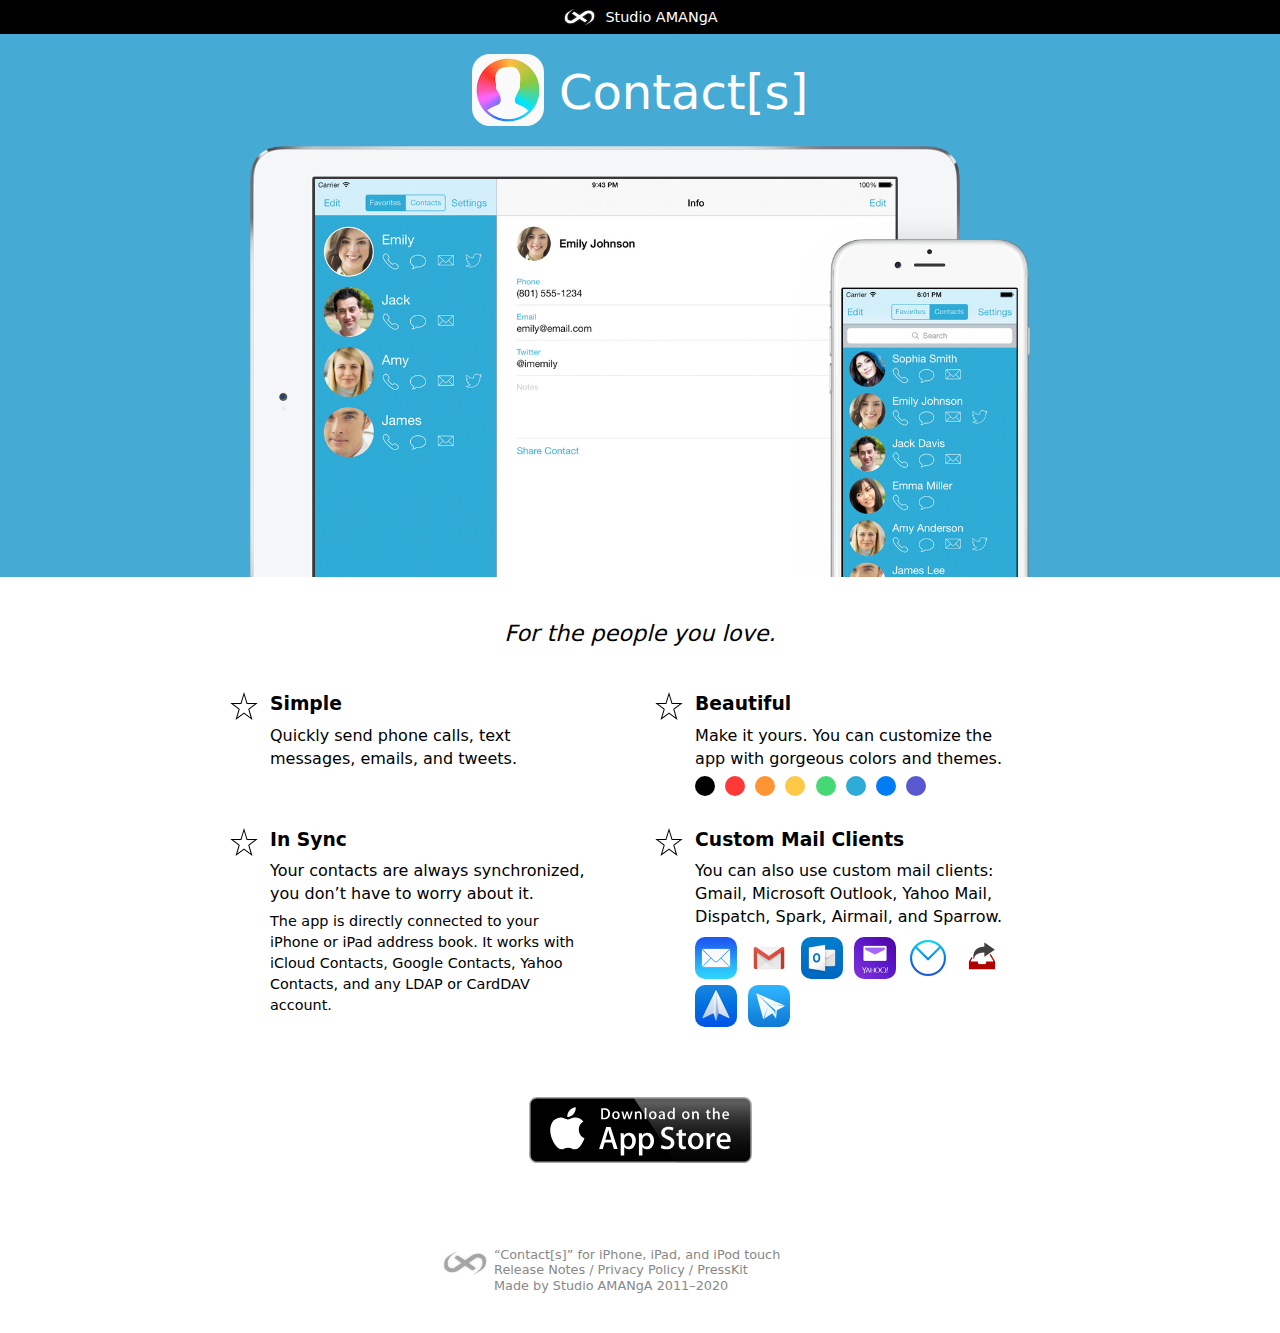
==== index.html @ 723ffdcc "Include privacy policy link, update style" ====
<!DOCTYPE html>
<html lang='en'>
<head>
<meta charset='utf-8'>
<title>Contact[s] for iPhone and iPad</title>
<link href='style.css?re' rel='stylesheet' type='text/css'>
<link href='https://www.studioamanga.com/contacts/' rel='canonical'>
<link href='https://www.studioamanga.com/img/favicon.ico' rel='shortcut icon'>
<meta content='Contact[s], the Beautiful Address Book for iPad, iPhone, and iPod touch' name='description'>
<meta content='width=device-width' name='viewport'>
<meta content='app-id=639507613' name='apple-itunes-app'>
</head>
<body>
<nav class='general'>
<ul>
<li>
<a href='https://www.studioamanga.com/'>
<img alt='StdAMG' src='img/icon-amg.png'>
<span>Studio AMANgA</span>
</a>
</li>
</ul>
</nav>
<header class='top cropped-bottom'>
<div class='title'>
<img alt='Icon' class='icon' src='img/icon-72-2x.png'>
<h1>Contact[s]</h1>
</div>
<div>
<img alt='Screens' class='showcase' src='img/screens.png'>
</div>
</header>
<section class='main'>
<div class='tagline'>
For the people you love.
</div>
<div class='feature'>
<h3>Simple</h3>
<img alt='Star' src='img/icon-star.png'>
<p>Quickly send phone calls, text messages, emails, and tweets.</p>
</div>
<div class='feature'>
<h3>Beautiful</h3>
<img alt='Star' src='img/icon-star.png'>
<p>Make it yours. You can customize the app with gorgeous colors and themes.</p>
<ul class='colors'>
<li class='color' style='background-color: white;'> </li>
<li class='color' style='background-color: black;'> </li>
<li class='color' style='background-color: rgb(255, 56, 56);'> </li>
<li class='color' style='background-color: rgb(255, 148, 53);'> </li>
<li class='color' style='background-color: rgb(255, 201, 71);'> </li>
<li class='color' style='background-color: rgb(69, 217, 117);'> </li>
<li class='color' style='background-color: rgb(46, 171, 214);'> </li>
<li class='color' style='background-color: rgb(0, 125, 245);'> </li>
<li class='color' style='background-color: rgb(89, 89, 207);'> </li>
</ul>
</div>
<div class='feature'>
<h3>In Sync</h3>
<img alt='Star' src='img/icon-star.png'>
<p>
Your contacts are always synchronized, you don’t have to worry about it.
</p>
<p style='font-size: 0.9em;'>
The app is directly connected to your iPhone or iPad address book. It works with iCloud Contacts, Google Contacts, Yahoo Contacts, and any LDAP or CardDAV account.
</p>
</div>
<div class='feature'>
<h3>Custom Mail Clients</h3>
<img alt='Star' src='img/icon-star.png'>
<p>You can also use custom mail clients: Gmail, Microsoft Outlook, Yahoo Mail, Dispatch, Spark, Airmail, and Sparrow.</p>
<p class='alticons'>
<img alt='Mail' class='alticon' src='img/icon-mail.png'>
<img alt='Gmail' class='alticon' src='img/icon-gmail.png'>
<img alt='Outlook' class='alticon' src='img/icon-outlook.png'>
<img alt='Yahoo Mail' class='alticon' src='img/icon-yahoo.png'>
<img alt='Airmail' class='alticon' src='img/icon-airmail.png'>
<img alt='Dispatch' class='alticon' src='img/icon-dispatch.png'>
<img alt='Spark' class='alticon' src='img/icon-spark.png'>
<img alt='Sparrow' class='alticon' src='img/icon-sparrow.png'>
</p>
</div>
<p class='download'>
<a href='https://itunes.apple.com/app/contact-s-2/id639507613?mt=8&amp;at=1000lMiD'>
<img alt='Download on the App Store' src='img/download-appstore.svg'>
</a>
</p>
</section>
<footer>
<a href='https://www.studioamanga.com'>
<img alt='StdAMG' src='img/amgmini-black.png'>
</a>
<p>
“Contact[s]” for iPhone, iPad, and iPod touch
<br>
<a href='releasenotes'>Release Notes</a>
/
<a href='privacy-policy'>Privacy Policy</a>
/
<a href='contacts-presskit.zip'>PressKit</a>
<br>
Made by Studio AMANgA 2011–2020
</p>
</footer>
<script>
  var _gaq = _gaq || [];
  _gaq.push(['_setAccount', 'UA-18279263-1']);
  _gaq.push(['_trackPageview']);
  (function() {
    var ga = document.createElement('script'); ga.type = 'text/javascript'; ga.async = true;
    ga.src = ('https:' == document.location.protocol ? 'https://ssl' : 'http://www') + '.google-analytics.com/ga.js';
    var s = document.getElementsByTagName('script')[0]; s.parentNode.insertBefore(ga, s);
  })();
</script>
</body>
</html>
---- style.css ----
:root {
  color-scheme: light dark;
  --background-color: white;
  --text-color: black; }

body {
  font-family: system-ui, -apple-system, "Helvetica Neue", Arial, Helvetica, Geneva, sans-serif;
  margin: 0px;
  background-color: var(--background-color);
  color: var(--text-color); }

nav.general {
  display: block;
  text-align: center;
  background-color: black;
  color: white;
  margin-top: 0;
  padding-top: 0;
  font-size: 0.9em; }
  nav.general ul {
    margin: 0;
    padding: 0;
    list-style: none; }
    nav.general ul li {
      display: inline-block; }
      nav.general ul li a {
        display: block;
        padding: 6px 17px 6px 17px;
        color: white;
        text-decoration: none;
        vertical-align: top; }
        nav.general ul li a span, nav.general ul li a img {
          display: inline-block;
          vertical-align: top;
          height: 22px; }
        nav.general ul li a span {
          position: relative;
          top: 3px; }
        nav.general ul li a img {
          margin-right: 4px;
          border-radius: 4px; }
        nav.general ul li a:HOVER {
          background-color: #333; }
      nav.general ul li:first-child {
        display: inline-block; }

header {
  display: block;
  padding-top: 20px;
  padding-bottom: 20px;
  margin-bottom: 40px;
  text-align: center;
  background-color: #45abd5;
  color: white; }
  header.cropped-bottom {
    padding-bottom: 0;
    overflow: hidden; }
    header.cropped-bottom .showcase {
      margin-bottom: -6px; }
  header .title {
    padding-bottom: 20px; }
    header .title .icon,
    header .title h1 {
      display: inline-block;
      margin: 0px;
      padding: 0px;
      vertical-align: top;
      font-weight: normal; }
    header .title .icon {
      border-radius: 18px;
      height: 72px; }
    header .title h1 {
      padding-left: 10px;
      position: relative;
      top: 10px;
      font-size: 3em; }
  header .showcase {
    width: 90%;
    max-width: 780px; }

section.main {
  max-width: 860px;
  margin: 0 auto 0 auto; }
  section.main .tagline {
    font-size: 1.4em;
    font-style: italic;
    line-height: 1.5em;
    text-align: center;
    margin: 0 20px 40px 20px; }
  section.main .feature {
    position: relative;
    display: inline-block;
    width: 380px;
    vertical-align: top;
    margin: 0 20px 20px 20px; }
    section.main .feature h3, section.main .feature p {
      padding: 0 20px 0 40px;
      margin: 0 0 6px 0;
      line-height: 1.45em; }
    section.main .feature img {
      position: absolute;
      top: 2px;
      left: 0;
      width: 28px;
      height: 28px; }
  section.main .download {
    margin-top: 40px;
    text-align: center; }
    section.main .download img {
      width: 225px;
      height: 66px; }

.screenshots {
  text-align: center;
  margin: 40px 20px 0 20px; }
  .screenshots img {
    padding: 20px; }

footer {
  margin: 80px auto 40px auto;
  padding: 0 20px;
  max-width: 400px;
  color: #888;
  font-size: 0.8em;
  line-height: 1.2em; }
  footer a {
    color: #888;
    text-decoration: none; }
    footer a img {
      opacity: 0.35;
      width: 50px; }
    footer a:HOVER {
      color: #444; }
      footer a:HOVER img {
        opacity: 0.6; }
  footer img,
  footer p {
    display: inline-block;
    vertical-align: top;
    margin: 0px; }

@media all and (max-width: 860px) {
  nav.general ul li {
    display: none; }
    nav.general ul li:first-child {
      display: inline-block; }

  section.main {
    max-width: inherit; }
    section.main .feature {
      width: inherit;
      display: block; } }
@media (prefers-color-scheme: dark) {
  :root {
    --background-color: black;
    --text-color: white; }

  section.main .feature img {
    -webkit-filter: invert(1);
    filter: invert(1); }

  footer img {
    -webkit-filter: invert(1);
    filter: invert(1); } }
ul.colors {
  padding-left: 10px;
  margin-bottom: 10px;
  margin-top: 0px; }
  ul.colors li.color {
    display: inline-block;
    width: 20px;
    height: 20px;
    border-radius: 50%;
    margin-right: 5px; }

.alticons {
  margin-top: -10px; }
  .alticons .alticon {
    width: 42px  !important;
    height: 42px  !important;
    border-radius: 10px;
    margin-right: 6px;
    position: relative !important;
    top: inherit;
    left: inherit; }

/*# sourceMappingURL=style.css.map */
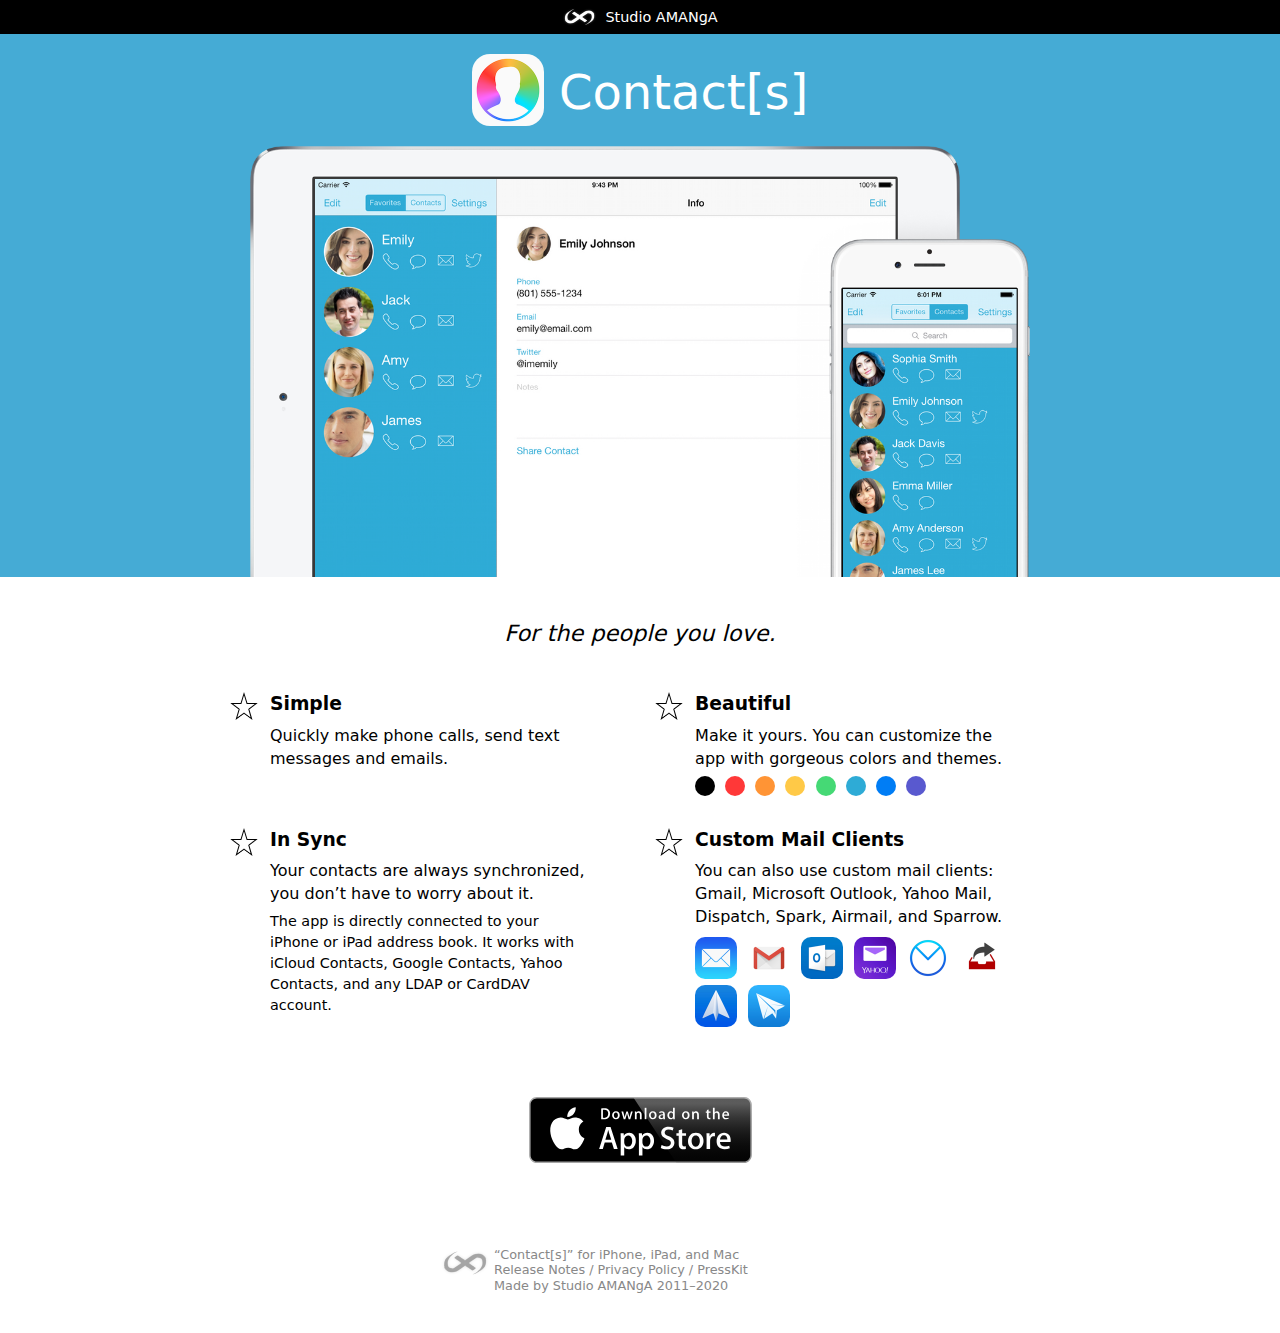
==== commit a29eab55: "Update release notes, add Mac info" ====
--- a/index.html
+++ b/index.html
@@ -2,11 +2,11 @@
 <html lang='en'>
 <head>
 <meta charset='utf-8'>
-<title>Contact[s] for iPhone and iPad</title>
+<title>Contact[s] for iPhone, iPad, and Mac</title>
 <link href='style.css?re' rel='stylesheet' type='text/css'>
 <link href='https://www.studioamanga.com/contacts/' rel='canonical'>
 <link href='https://www.studioamanga.com/img/favicon.ico' rel='shortcut icon'>
-<meta content='Contact[s], the Beautiful Address Book for iPad, iPhone, and iPod touch' name='description'>
+<meta content='Contact[s], the Beautiful Address Book for iPhone, iPad, and Mac' name='description'>
 <meta content='width=device-width' name='viewport'>
 <meta content='app-id=639507613' name='apple-itunes-app'>
 </head>
@@ -37,7 +37,7 @@
 <div class='feature'>
 <h3>Simple</h3>
 <img alt='Star' src='img/icon-star.png'>
-<p>Quickly send phone calls, text messages, emails, and tweets.</p>
+<p>Quickly make phone calls, send text messages and emails.</p>
 </div>
 <div class='feature'>
 <h3>Beautiful</h3>
@@ -91,7 +91,7 @@
 <img alt='StdAMG' src='img/amgmini-black.png'>
 </a>
 <p>
-“Contact[s]” for iPhone, iPad, and iPod touch
+“Contact[s]” for iPhone, iPad, and Mac
 <br>
 <a href='releasenotes'>Release Notes</a>
 /
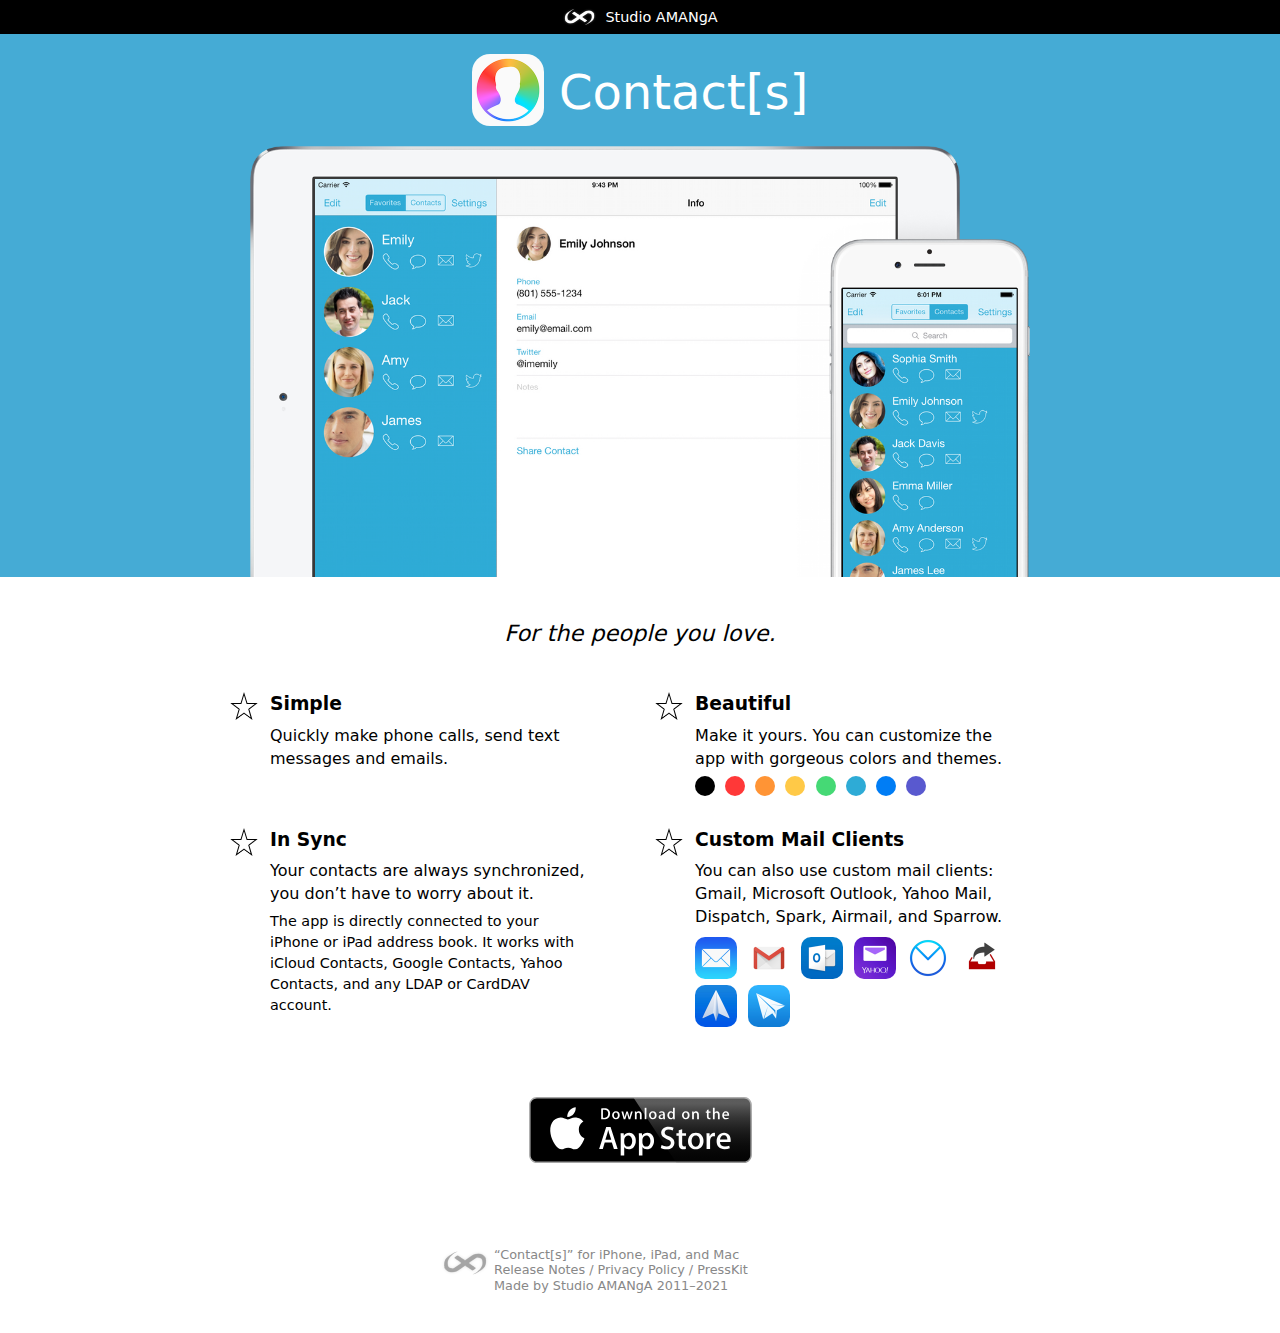
==== commit df753ae8: "Update release notes" ====
--- a/index.html
+++ b/index.html
@@ -99,7 +99,7 @@
 /
 <a href='contacts-presskit.zip'>PressKit</a>
 <br>
-Made by Studio AMANgA 2011–2020
+Made by Studio AMANgA 2011–2021
 </p>
 </footer>
 <script>
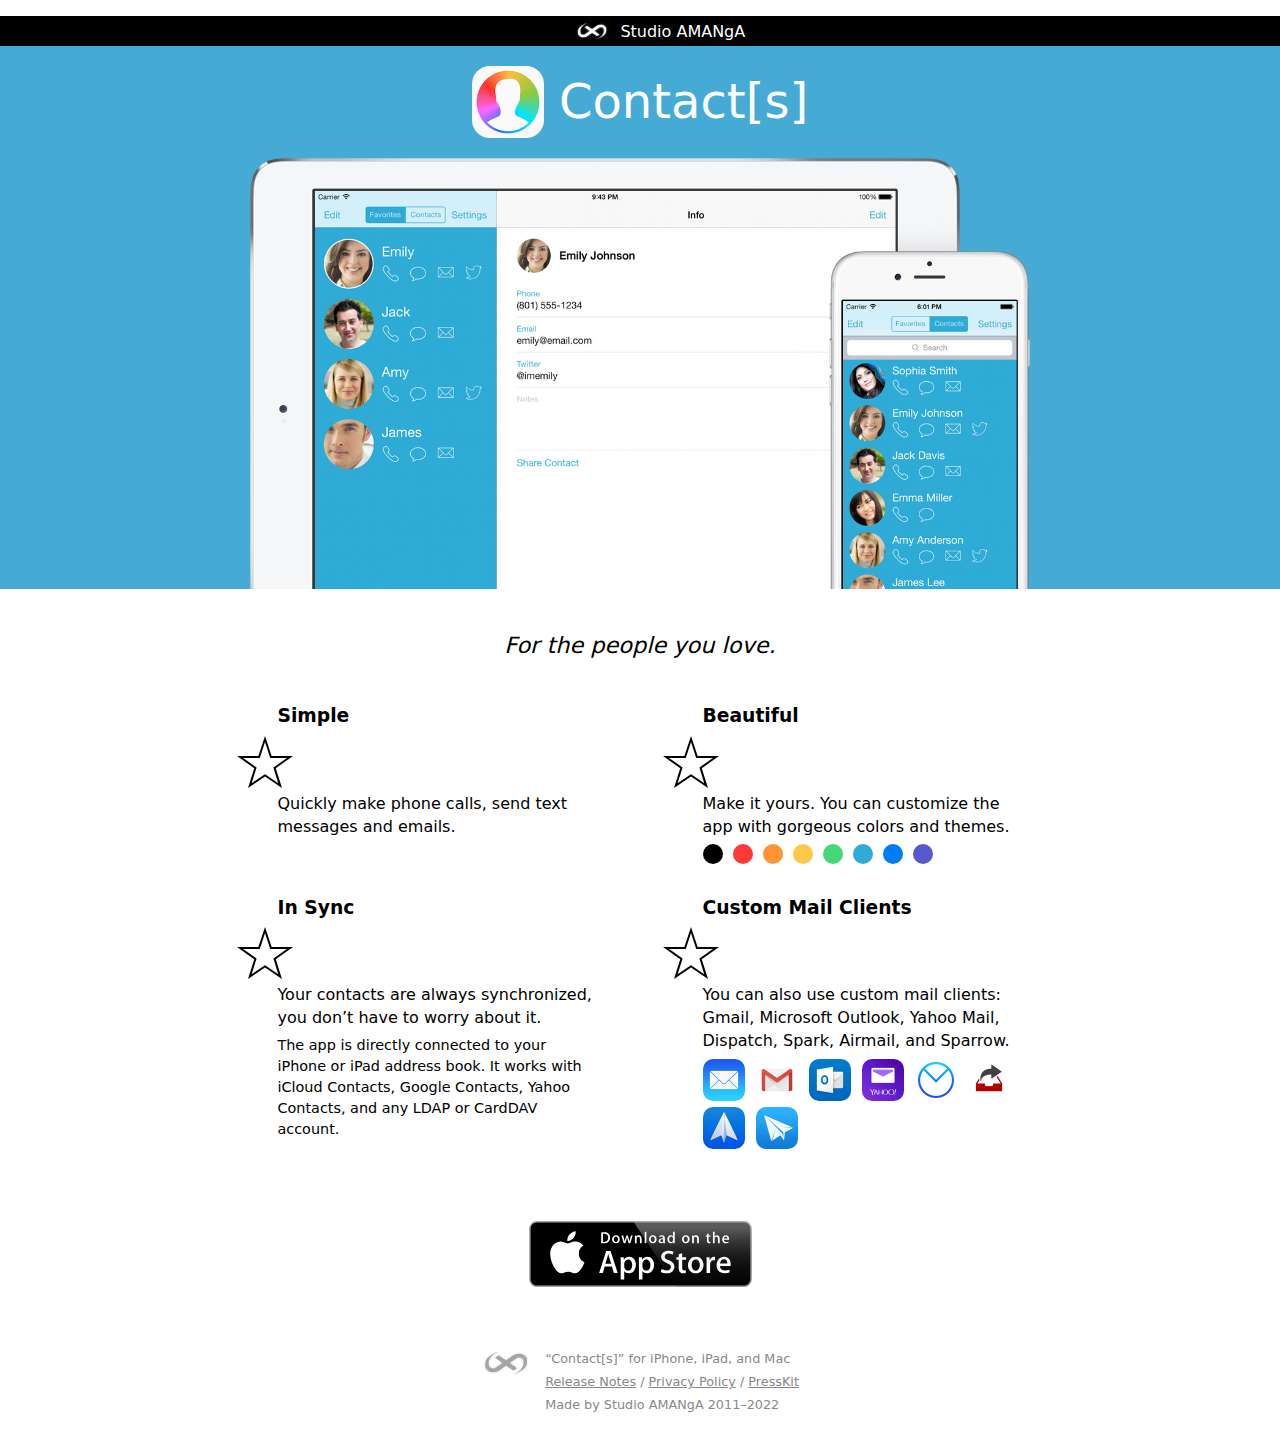
==== commit a2af5f40: "Update release notes" ====
--- a/index.html
+++ b/index.html
@@ -99,18 +99,8 @@
 /
 <a href='contacts-presskit.zip'>PressKit</a>
 <br>
-Made by Studio AMANgA 2011–2021
+Made by Studio AMANgA 2011–2022
 </p>
 </footer>
-<script>
-  var _gaq = _gaq || [];
-  _gaq.push(['_setAccount', 'UA-18279263-1']);
-  _gaq.push(['_trackPageview']);
-  (function() {
-    var ga = document.createElement('script'); ga.type = 'text/javascript'; ga.async = true;
-    ga.src = ('https:' == document.location.protocol ? 'https://ssl' : 'http://www') + '.google-analytics.com/ga.js';
-    var s = document.getElementsByTagName('script')[0]; s.parentNode.insertBefore(ga, s);
-  })();
-</script>
 </body>
 </html>
--- a/style.css
+++ b/style.css
@@ -4,45 +4,31 @@
   --text-color: black; }
 
 body {
-  font-family: system-ui, -apple-system, "Helvetica Neue", Arial, Helvetica, Geneva, sans-serif;
+  font-family: system-ui, -apple-system, Arial, sans-serif;
   margin: 0px;
   background-color: var(--background-color);
-  color: var(--text-color); }
+  color: var(--text-color);
+  text-align: center; }
 
 nav.general {
-  display: block;
-  text-align: center;
-  background-color: black;
-  color: white;
-  margin-top: 0;
-  padding-top: 0;
-  font-size: 0.9em; }
-  nav.general ul {
-    margin: 0;
-    padding: 0;
-    list-style: none; }
-    nav.general ul li {
-      display: inline-block; }
-      nav.general ul li a {
-        display: block;
-        padding: 6px 17px 6px 17px;
-        color: white;
-        text-decoration: none;
-        vertical-align: top; }
-        nav.general ul li a span, nav.general ul li a img {
-          display: inline-block;
-          vertical-align: top;
-          height: 22px; }
-        nav.general ul li a span {
-          position: relative;
-          top: 3px; }
-        nav.general ul li a img {
-          margin-right: 4px;
-          border-radius: 4px; }
-        nav.general ul li a:HOVER {
-          background-color: #333; }
-      nav.general ul li:first-child {
-        display: inline-block; }
+  height: 30px;
+  background-color: black; }
+  nav.general a {
+    display: inline-block;
+    padding: 0 10px 0 10px;
+    height: 30px;
+    color: white;
+    text-decoration: none; }
+    nav.general a img {
+      margin-right: 6px;
+      height: 22px;
+      position: relative;
+      top: 4px; }
+    nav.general a span {
+      position: relative;
+      top: -1px; }
+    nav.general a:HOVER {
+      background-color: #333; }
 
 header {
   display: block;
@@ -72,7 +58,7 @@
     header .title h1 {
       padding-left: 10px;
       position: relative;
-      top: 10px;
+      top: 7px;
       font-size: 3em; }
   header .showcase {
     width: 90%;
@@ -87,22 +73,28 @@
     line-height: 1.5em;
     text-align: center;
     margin: 0 20px 40px 20px; }
+  section.main blockquote {
+    text-align: left;
+    margin-left: 0; }
   section.main .feature {
     position: relative;
     display: inline-block;
     width: 380px;
     vertical-align: top;
+    text-align: left;
     margin: 0 20px 20px 20px; }
     section.main .feature h3, section.main .feature p {
       padding: 0 20px 0 40px;
       margin: 0 0 6px 0;
       line-height: 1.45em; }
-    section.main .feature img {
+    section.main .feature .bulleticon {
       position: absolute;
-      top: 2px;
+      top: -6px;
       left: 0;
-      width: 28px;
-      height: 28px; }
+      width: 30px;
+      height: 30px;
+      font-size: 30px;
+      font-weight: lighter; }
   section.main .download {
     margin-top: 40px;
     text-align: center; }
@@ -117,18 +109,23 @@
     padding: 20px; }
 
 footer {
-  margin: 80px auto 40px auto;
+  display: inline-block;
+  margin: 40px auto 40px auto;
   padding: 0 20px;
-  max-width: 400px;
   color: #888;
+  text-align: left;
   font-size: 0.8em;
-  line-height: 1.2em; }
+  line-height: 1.8em; }
+  footer p a {
+    text-decoration: underline; }
   footer a {
     color: #888;
     text-decoration: none; }
     footer a img {
+      margin-right: 10px;
       opacity: 0.35;
-      width: 50px; }
+      width: 50px;
+      text-decoration: none; }
     footer a:HOVER {
       color: #444; }
       footer a:HOVER img {
@@ -140,11 +137,6 @@
     margin: 0px; }
 
 @media all and (max-width: 860px) {
-  nav.general ul li {
-    display: none; }
-    nav.general ul li:first-child {
-      display: inline-block; }
-
   section.main {
     max-width: inherit; }
     section.main .feature {
@@ -161,7 +153,9 @@
 
   footer img {
     -webkit-filter: invert(1);
-    filter: invert(1); } }
+    filter: invert(1); }
+  footer a:HOVER {
+    color: #bbb; } }
 ul.colors {
   padding-left: 10px;
   margin-bottom: 10px;
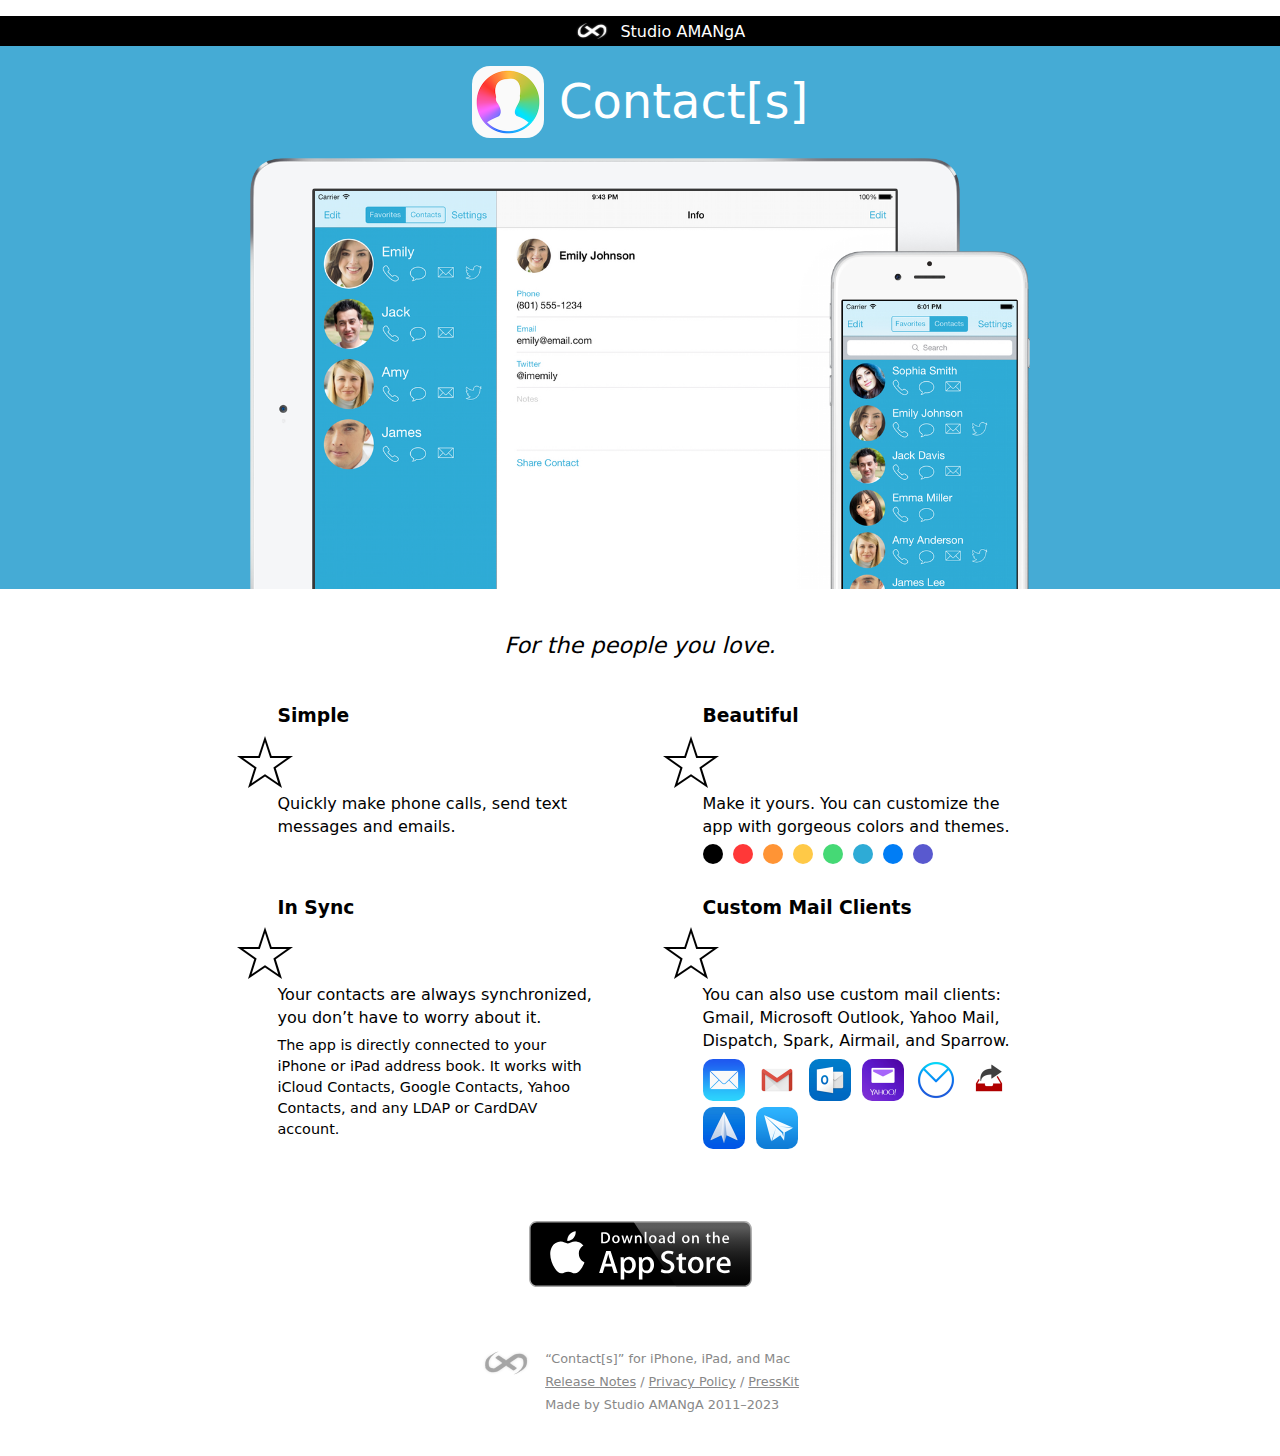
==== commit c017a39b: "Improve Dark Mode style" ====
--- a/index.html
+++ b/index.html
@@ -3,7 +3,7 @@
 <head>
 <meta charset='utf-8'>
 <title>Contact[s] for iPhone, iPad, and Mac</title>
-<link href='style.css?re' rel='stylesheet' type='text/css'>
+<link href='style.css?inv' rel='stylesheet' type='text/css'>
 <link href='https://www.studioamanga.com/contacts/' rel='canonical'>
 <link href='https://www.studioamanga.com/img/favicon.ico' rel='shortcut icon'>
 <meta content='Contact[s], the Beautiful Address Book for iPhone, iPad, and Mac' name='description'>
@@ -99,7 +99,7 @@
 /
 <a href='contacts-presskit.zip'>PressKit</a>
 <br>
-Made by Studio AMANgA 2011–2022
+Made by Studio AMANgA 2011–2023
 </p>
 </footer>
 </body>
--- a/style.css
+++ b/style.css
@@ -170,12 +170,16 @@
 .alticons {
   margin-top: -10px; }
   .alticons .alticon {
-    width: 42px  !important;
-    height: 42px  !important;
+    width: 42px !important;
+    height: 42px !important;
     border-radius: 10px;
     margin-right: 6px;
     position: relative !important;
     top: inherit;
     left: inherit; }
 
+section.main .feature img.alticon {
+  -webkit-filter: none !important;
+  filter: none !important; }
+
 /*# sourceMappingURL=style.css.map */
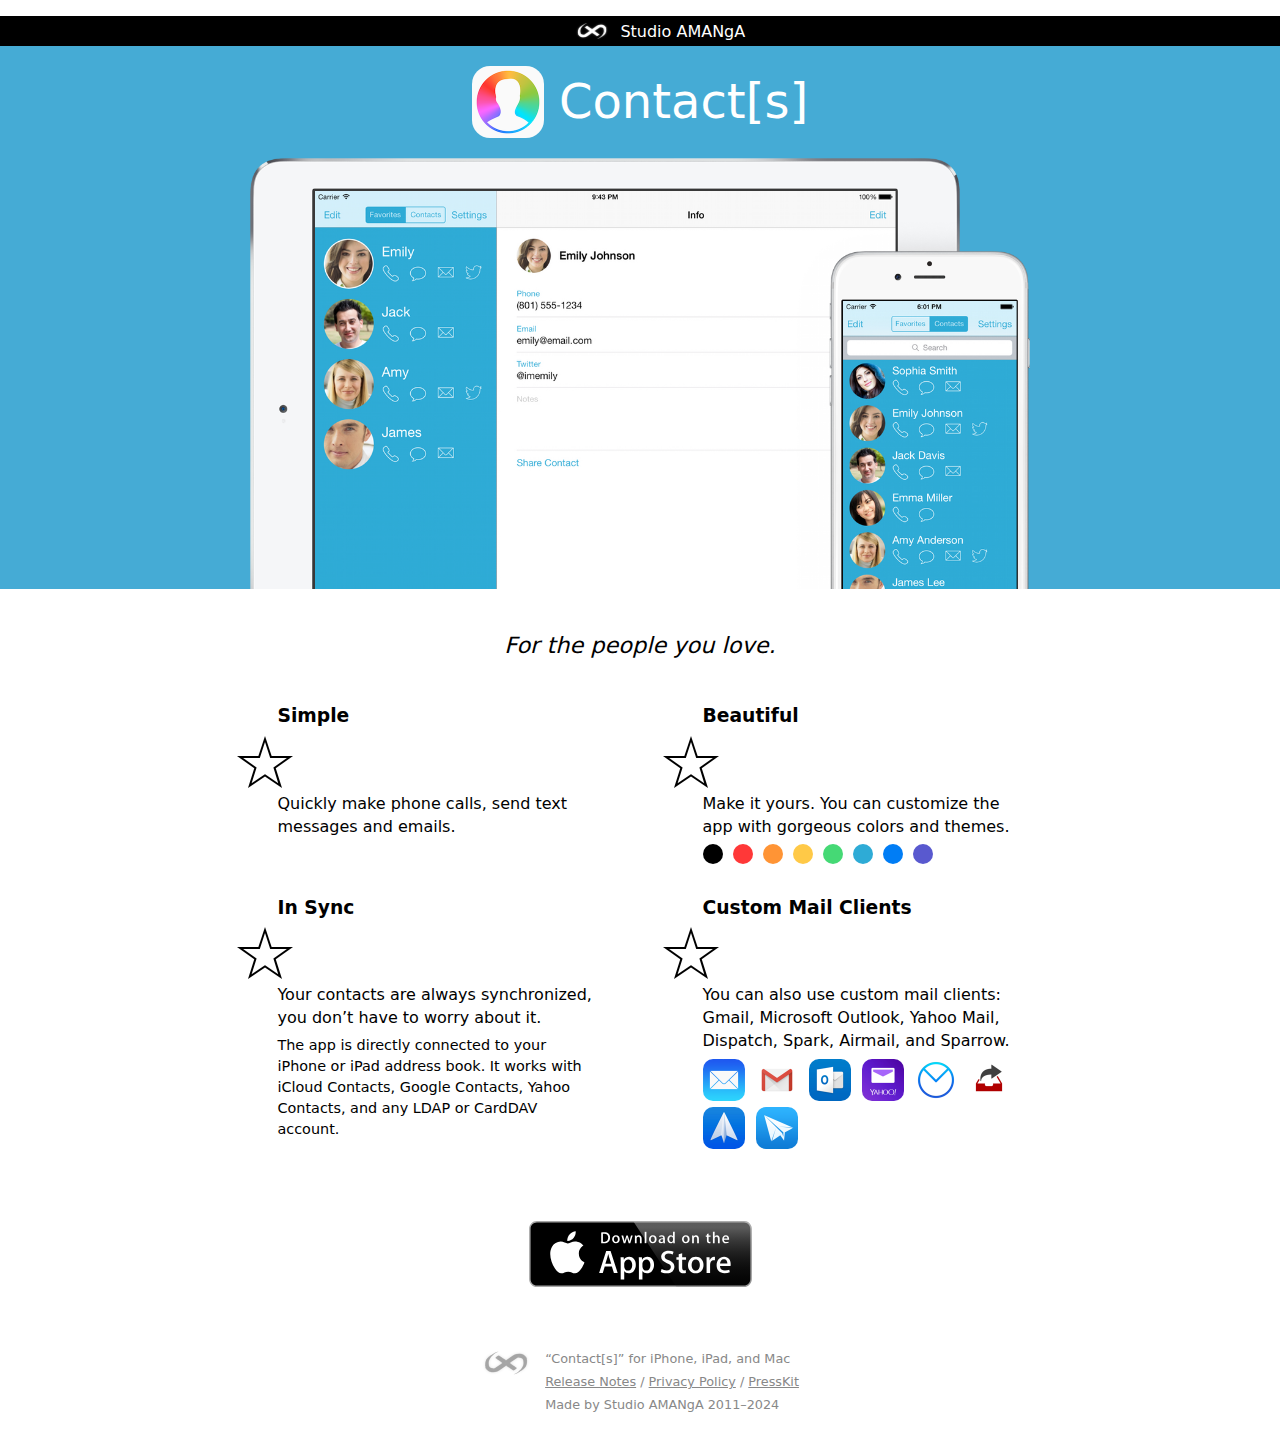
==== commit 95796c16: "Update release notes" ====
--- a/index.html
+++ b/index.html
@@ -99,7 +99,7 @@
 /
 <a href='contacts-presskit.zip'>PressKit</a>
 <br>
-Made by Studio AMANgA 2011–2023
+Made by Studio AMANgA 2011–2024
 </p>
 </footer>
 </body>
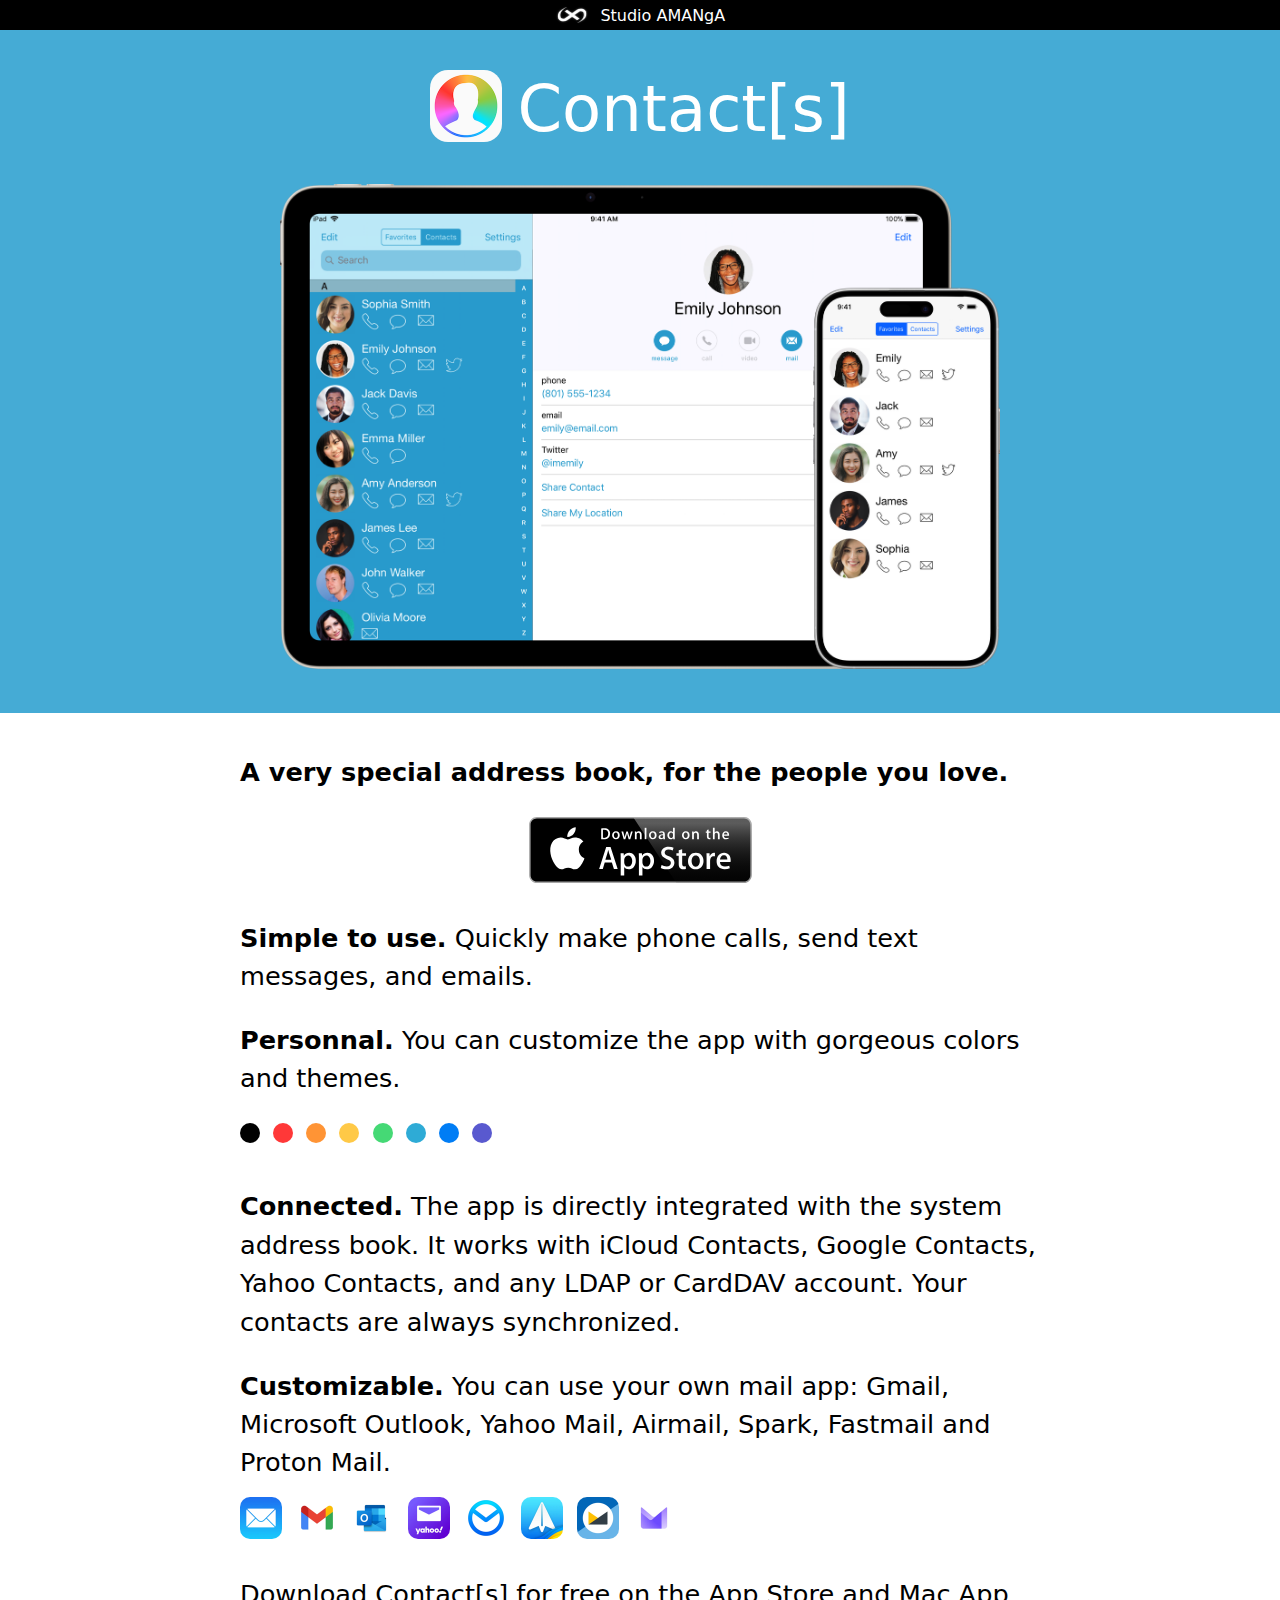
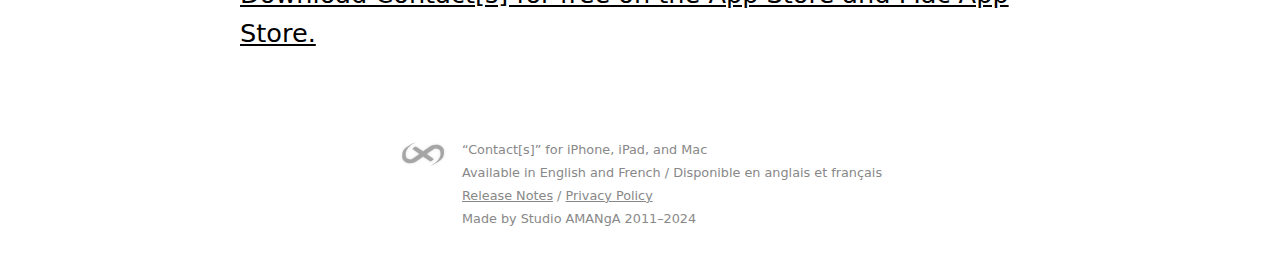
==== commit 60a8f85c: "Update style, text, images" ====
--- a/index.html
+++ b/index.html
@@ -3,7 +3,7 @@
 <head>
 <meta charset='utf-8'>
 <title>Contact[s] for iPhone, iPad, and Mac</title>
-<link href='style.css?inv' rel='stylesheet' type='text/css'>
+<link href='style.css?update2024' rel='stylesheet' type='text/css'>
 <link href='https://www.studioamanga.com/contacts/' rel='canonical'>
 <link href='https://www.studioamanga.com/img/favicon.ico' rel='shortcut icon'>
 <meta content='Contact[s], the Beautiful Address Book for iPhone, iPad, and Mac' name='description'>
@@ -12,16 +12,12 @@
 </head>
 <body>
 <nav class='general'>
-<ul>
-<li>
 <a href='https://www.studioamanga.com/'>
 <img alt='StdAMG' src='img/icon-amg.png'>
 <span>Studio AMANgA</span>
 </a>
-</li>
-</ul>
 </nav>
-<header class='top cropped-bottom'>
+<header class='top'>
 <div class='title'>
 <img alt='Icon' class='icon' src='img/icon-72-2x.png'>
 <h1>Contact[s]</h1>
@@ -31,21 +27,23 @@
 </div>
 </header>
 <section class='main'>
-<div class='tagline'>
-For the people you love.
-</div>
-<div class='feature'>
-<h3>Simple</h3>
-<img alt='Star' src='img/icon-star.png'>
-<p>Quickly make phone calls, send text messages and emails.</p>
-</div>
-<div class='feature'>
-<h3>Beautiful</h3>
-<img alt='Star' src='img/icon-star.png'>
-<p>Make it yours. You can customize the app with gorgeous colors and themes.</p>
+<p class='tagline'>
+A very special address book, for the people you love.
+</p>
+<p class='download'>
+<a href='https://itunes.apple.com/app/contact-s-2/id639507613?mt=8'>
+<img alt='Download on the App Store' src='img/download-appstore.svg'>
+</a>
+</p>
+<p>
+<strong>Simple to use.</strong>
+Quickly make phone calls, send text messages, and emails.
+</p>
+<p>
+<strong>Personnal.</strong>
+You can customize the app with gorgeous colors and themes.
 <ul class='colors'>
-<li class='color' style='background-color: white;'> </li>
-<li class='color' style='background-color: black;'> </li>
+<li class='color black' style='background-color: black;'> </li>
 <li class='color' style='background-color: rgb(255, 56, 56);'> </li>
 <li class='color' style='background-color: rgb(255, 148, 53);'> </li>
 <li class='color' style='background-color: rgb(255, 201, 71);'> </li>
@@ -54,35 +52,28 @@
 <li class='color' style='background-color: rgb(0, 125, 245);'> </li>
 <li class='color' style='background-color: rgb(89, 89, 207);'> </li>
 </ul>
-</div>
-<div class='feature'>
-<h3>In Sync</h3>
-<img alt='Star' src='img/icon-star.png'>
+</p>
 <p>
-Your contacts are always synchronized, you don’t have to worry about it.
+<strong>Connected.</strong>
+The app is directly integrated with the system address book. It works with iCloud Contacts, Google Contacts, Yahoo Contacts, and any LDAP or CardDAV account. Your contacts are always synchronized.
 </p>
-<p style='font-size: 0.9em;'>
-The app is directly connected to your iPhone or iPad address book. It works with iCloud Contacts, Google Contacts, Yahoo Contacts, and any LDAP or CardDAV account.
-</p>
-</div>
-<div class='feature'>
-<h3>Custom Mail Clients</h3>
-<img alt='Star' src='img/icon-star.png'>
-<p>You can also use custom mail clients: Gmail, Microsoft Outlook, Yahoo Mail, Dispatch, Spark, Airmail, and Sparrow.</p>
+<p>
+<strong>Customizable.</strong>
+You can use your own mail app: Gmail, Microsoft Outlook, Yahoo Mail, Airmail, Spark, Fastmail and Proton Mail.
 <p class='alticons'>
 <img alt='Mail' class='alticon' src='img/icon-mail.png'>
 <img alt='Gmail' class='alticon' src='img/icon-gmail.png'>
 <img alt='Outlook' class='alticon' src='img/icon-outlook.png'>
 <img alt='Yahoo Mail' class='alticon' src='img/icon-yahoo.png'>
 <img alt='Airmail' class='alticon' src='img/icon-airmail.png'>
-<img alt='Dispatch' class='alticon' src='img/icon-dispatch.png'>
 <img alt='Spark' class='alticon' src='img/icon-spark.png'>
-<img alt='Sparrow' class='alticon' src='img/icon-sparrow.png'>
+<img alt='Fastmail' class='alticon' src='img/icon-fastmail.png'>
+<img alt='Proton Mail' class='alticon' src='img/icon-protonmail.png'>
 </p>
-</div>
-<p class='download'>
-<a href='https://itunes.apple.com/app/contact-s-2/id639507613?mt=8&amp;at=1000lMiD'>
-<img alt='Download on the App Store' src='img/download-appstore.svg'>
+</p>
+<p>
+<a href='https://itunes.apple.com/app/contact-s-2/id639507613?mt=8'>
+Download Contact[s] for free on the App Store and Mac App Store.
 </a>
 </p>
 </section>
@@ -93,11 +84,11 @@
 <p>
 “Contact[s]” for iPhone, iPad, and Mac
 <br>
+Available in English and French / Disponible en anglais et français
+<br>
 <a href='releasenotes'>Release Notes</a>
 /
 <a href='privacy-policy'>Privacy Policy</a>
-/
-<a href='contacts-presskit.zip'>PressKit</a>
 <br>
 Made by Studio AMANgA 2011–2024
 </p>
--- a/style.css
+++ b/style.css
@@ -5,7 +5,7 @@
 
 body {
   font-family: system-ui, -apple-system, Arial, sans-serif;
-  margin: 0px;
+  margin: 0;
   background-color: var(--background-color);
   color: var(--text-color);
   text-align: center; }
@@ -32,19 +32,13 @@
 
 header {
   display: block;
-  padding-top: 20px;
   padding-bottom: 20px;
   margin-bottom: 40px;
   text-align: center;
   background-color: #45abd5;
   color: white; }
-  header.cropped-bottom {
-    padding-bottom: 0;
-    overflow: hidden; }
-    header.cropped-bottom .showcase {
-      margin-bottom: -6px; }
   header .title {
-    padding-bottom: 20px; }
+    padding: 40px 0; }
     header .title .icon,
     header .title h1 {
       display: inline-block;
@@ -58,55 +52,41 @@
     header .title h1 {
       padding-left: 10px;
       position: relative;
-      top: 7px;
-      font-size: 3em; }
+      top: 2px;
+      font-size: 4em; }
   header .showcase {
     width: 90%;
-    max-width: 780px; }
+    max-width: 720px;
+    margin-bottom: 20px; }
 
 section.main {
-  max-width: 860px;
-  margin: 0 auto 0 auto; }
+  max-width: 800px;
+  margin: 0 auto;
+  padding: 0 20px 20px 20px;
+  text-align: left;
+  line-height: 1.5em;
+  font-size: 1.6em; }
   section.main .tagline {
-    font-size: 1.4em;
-    font-style: italic;
-    line-height: 1.5em;
-    text-align: center;
-    margin: 0 20px 40px 20px; }
+    font-weight: bold; }
   section.main blockquote {
     text-align: left;
-    margin-left: 0; }
-  section.main .feature {
-    position: relative;
-    display: inline-block;
-    width: 380px;
-    vertical-align: top;
-    text-align: left;
-    margin: 0 20px 20px 20px; }
-    section.main .feature h3, section.main .feature p {
-      padding: 0 20px 0 40px;
-      margin: 0 0 6px 0;
-      line-height: 1.45em; }
-    section.main .feature .bulleticon {
-      position: absolute;
-      top: -6px;
-      left: 0;
-      width: 30px;
-      height: 30px;
-      font-size: 30px;
-      font-weight: lighter; }
+    margin-left: 0;
+    margin-bottom: 20px; }
+    section.main blockquote q {
+      font-style: italic; }
   section.main .download {
-    margin-top: 40px;
     text-align: center; }
     section.main .download img {
       width: 225px;
       height: 66px; }
+  section.main a {
+    color: var(--text-color); }
 
 .screenshots {
-  text-align: center;
-  margin: 40px 20px 0 20px; }
+  margin: 20px 0; }
   .screenshots img {
-    padding: 20px; }
+    width: 260px;
+    margin: 10px; }
 
 footer {
   display: inline-block;
@@ -136,30 +116,23 @@
     vertical-align: top;
     margin: 0px; }
 
-@media all and (max-width: 860px) {
-  section.main {
-    max-width: inherit; }
-    section.main .feature {
-      width: inherit;
-      display: block; } }
 @media (prefers-color-scheme: dark) {
   :root {
     --background-color: black;
     --text-color: white; }
 
-  section.main .feature img {
-    -webkit-filter: invert(1);
-    filter: invert(1); }
-
   footer img {
     -webkit-filter: invert(1);
     filter: invert(1); }
   footer a:HOVER {
-    color: #bbb; } }
+    color: #bbb; }
+
+  li.black {
+    background-color: white !important; } }
 ul.colors {
-  padding-left: 10px;
   margin-bottom: 10px;
-  margin-top: 0px; }
+  margin-top: 0px;
+  padding-left: 0px; }
   ul.colors li.color {
     display: inline-block;
     width: 20px;
